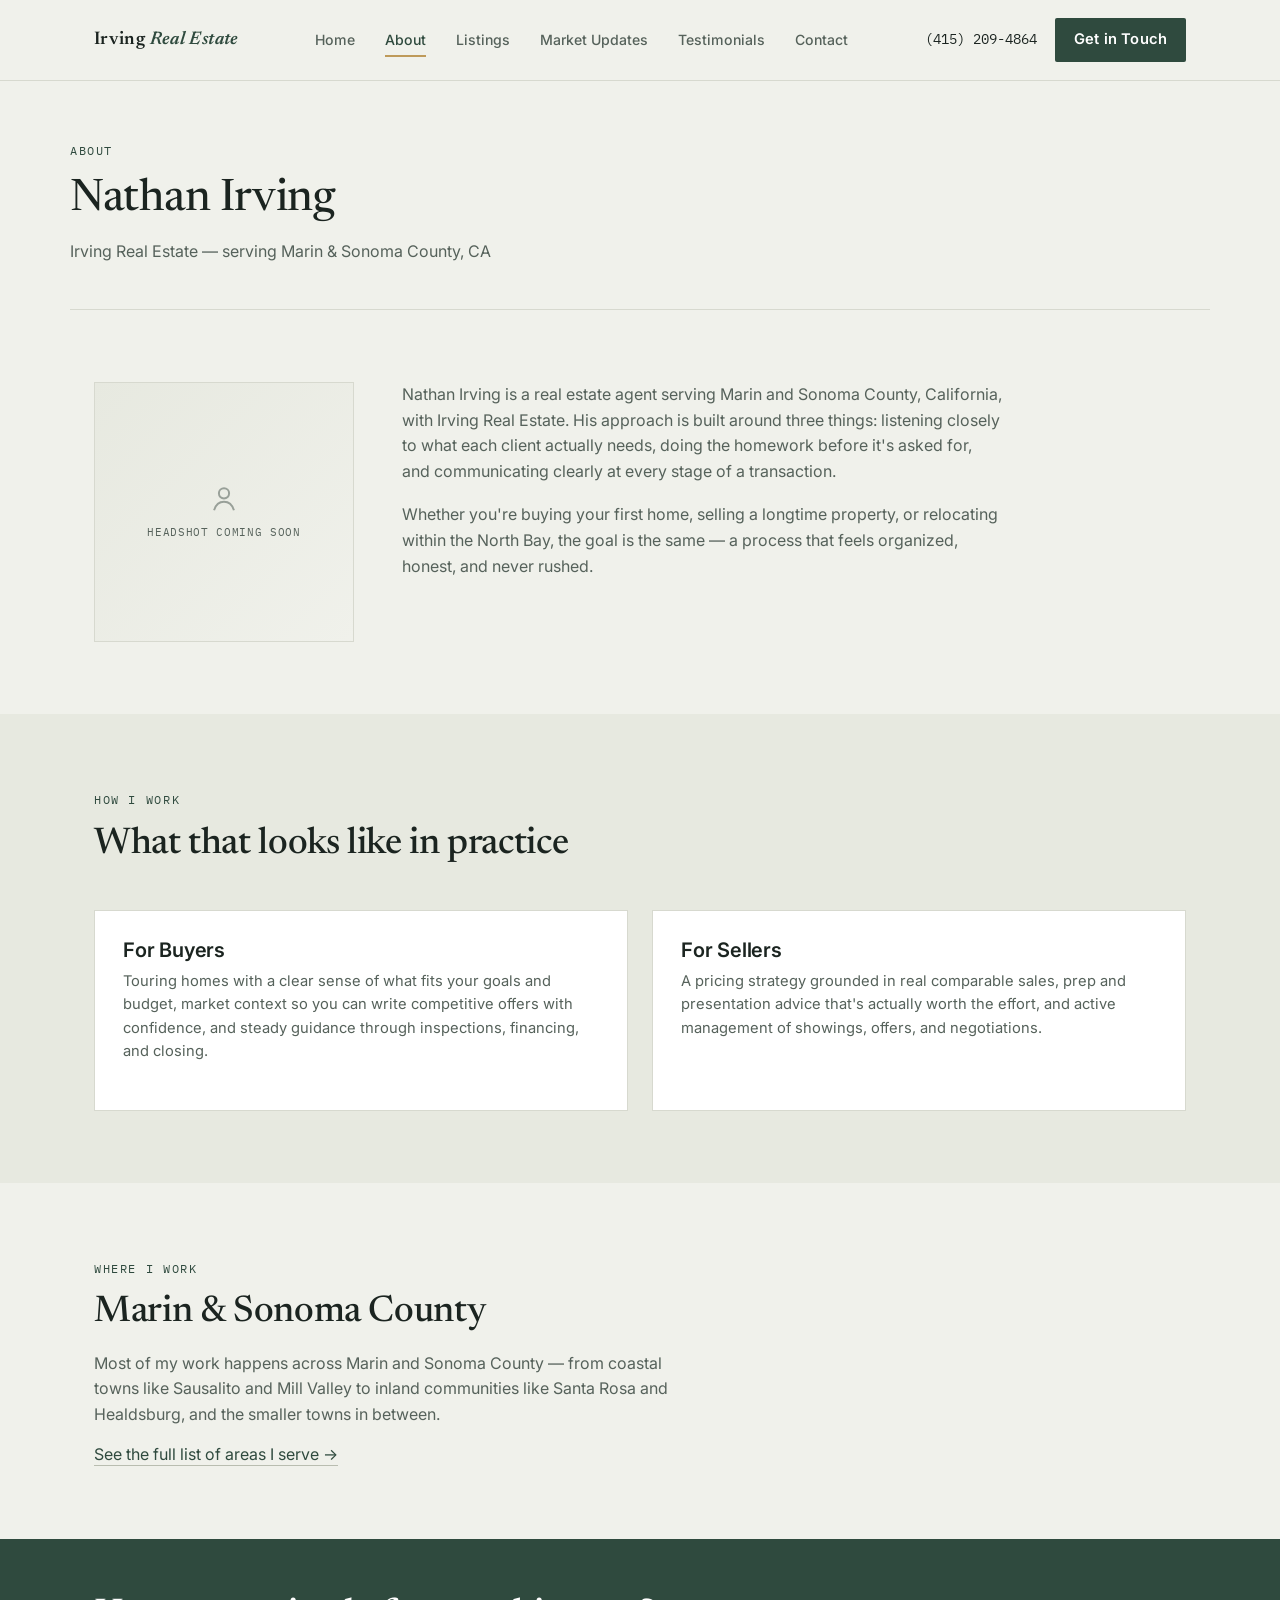
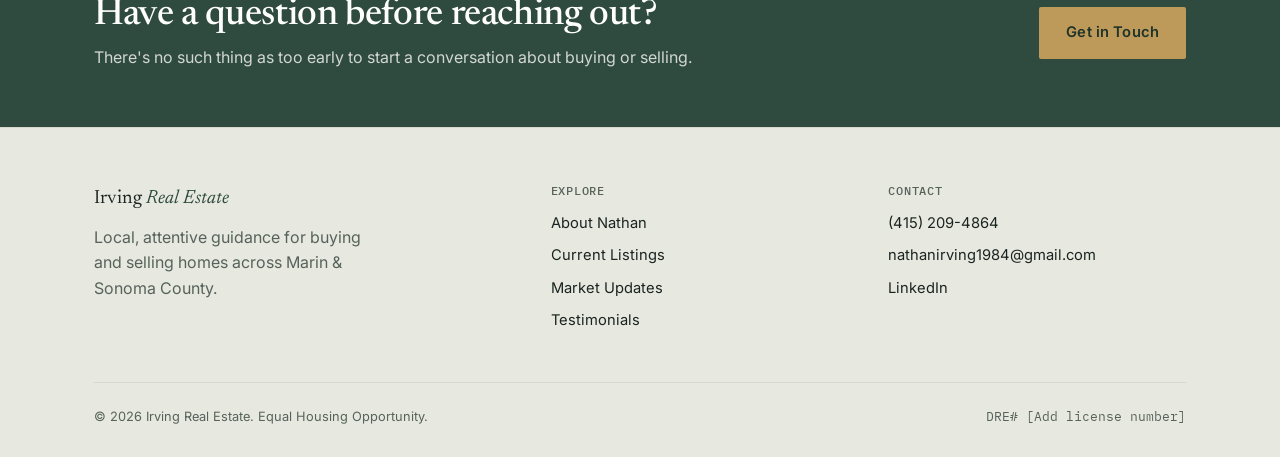
==== about.html @ 8313c063 "Create about.html" ====
<!doctype html>
<html lang="en">
<head>
  <meta charset="UTF-8">
  <meta name="viewport" content="width=device-width, initial-scale=1.0">
  <title>About Nathan Irving | Irving Real Estate</title>
  <meta name="description" content="Nathan Irving is a real estate agent serving Marin and Sonoma County, CA with Irving Real Estate.">
  <link rel="icon" href="images/favicon.svg" type="image/svg+xml">
  <link rel="preconnect" href="https://fonts.googleapis.com">
  <link rel="preconnect" href="https://fonts.gstatic.com" crossorigin>
  <link href="https://fonts.googleapis.com/css2?family=Newsreader:ital,opsz,wght@0,6..72,400;0,6..72,500;0,6..72,600;1,6..72,400;1,6..72,500&family=Inter:wght@400;500;600;700&family=IBM+Plex+Mono:wght@400;500&display=swap" rel="stylesheet">
  <link rel="stylesheet" href="css/styles.css">
</head>
<body>

  <header class="site-header">
    <nav class="nav">
      <a href="index.html" class="nav-brand">Irving <span>Real Estate</span></a>
      <button class="nav-toggle" aria-label="Toggle navigation menu" aria-expanded="false">
        <span></span><span></span><span></span>
      </button>
      <div class="nav-links">
        <a href="index.html">Home</a>
        <a href="about.html" aria-current="page">About</a>
        <a href="listings.html">Listings</a>
        <a href="market-updates.html">Market Updates</a>
        <a href="testimonials.html">Testimonials</a>
        <a href="contact.html">Contact</a>
      </div>
      <div class="nav-contact">
        <span class="nav-phone">(415) 209-4864</span>
        <a href="contact.html" class="btn btn--primary" style="padding:9px 18px;">Get in Touch</a>
      </div>
    </nav>
  </header>

  <main>
    <div class="page-banner container">
      <span class="eyebrow">About</span>
      <h1>Nathan Irving</h1>
      <p>Irving Real Estate — serving Marin &amp; Sonoma County, CA</p>
    </div>

    <section class="section">
      <div class="container bio-split">
        <div class="photo-placeholder" style="aspect-ratio:1; border:1px solid var(--color-line);">
          <svg viewBox="0 0 24 24" fill="none" stroke="currentColor" stroke-width="1.4" style="width:34px;height:34px;">
            <circle cx="12" cy="8" r="3.6"/>
            <path d="M5 20c1.2-4 4-6 7-6s5.8 2 7 6"/>
          </svg>
          <span>Headshot coming soon</span>
        </div>
        <div>
          <!-- EDIT: replace this bio with real background — years in the industry, previous career, what drew you to real estate, anything that makes your story specific. -->
          <p style="margin-bottom:18px; max-width:60ch;">Nathan Irving is a real estate agent serving Marin and Sonoma County, California, with Irving Real Estate. His approach is built around three things: listening closely to what each client actually needs, doing the homework before it's asked for, and communicating clearly at every stage of a transaction.</p>
          <p style="max-width:60ch;">Whether you're buying your first home, selling a longtime property, or relocating within the North Bay, the goal is the same — a process that feels organized, honest, and never rushed.</p>
        </div>
      </div>
    </section>

    <section class="section section--alt">
      <div class="container">
        <div class="section-head">
          <span class="eyebrow">How I Work</span>
          <h2>What that looks like in practice</h2>
        </div>
        <div class="intake-grid">
          <div class="intake-card">
            <h3>For Buyers</h3>
            <p>Touring homes with a clear sense of what fits your goals and budget, market context so you can write competitive offers with confidence, and steady guidance through inspections, financing, and closing.</p>
          </div>
          <div class="intake-card">
            <h3>For Sellers</h3>
            <p>A pricing strategy grounded in real comparable sales, prep and presentation advice that's actually worth the effort, and active management of showings, offers, and negotiations.</p>
          </div>
        </div>
      </div>
    </section>

    <section class="section">
      <div class="container">
        <div style="max-width:600px;">
          <span class="eyebrow">Where I Work</span>
          <h2 style="margin-bottom:16px;">Marin &amp; Sonoma County</h2>
          <p style="margin-bottom:14px;">Most of my work happens across Marin and Sonoma County — from coastal towns like Sausalito and Mill Valley to inland communities like Santa Rosa and Healdsburg, and the smaller towns in between.</p>
          <a href="contact.html" class="text-link">See the full list of areas I serve →</a>
        </div>
      </div>
    </section>

    <section class="cta-banner">
      <div class="container cta-banner-inner">
        <div>
          <h2 style="margin-bottom:8px;">Have a question before reaching out?</h2>
          <p>There's no such thing as too early to start a conversation about buying or selling.</p>
        </div>
        <div style="display:flex; gap:14px; flex-wrap:wrap;">
          <a href="contact.html" class="btn btn--accent">Get in Touch</a>
        </div>
      </div>
    </section>
  </main>

  <footer class="site-footer">
    <div class="container">
      <div class="footer-grid">
        <div>
          <div class="footer-brand">Irving <span>Real Estate</span></div>
          <p style="max-width:280px;">Local, attentive guidance for buying and selling homes across Marin &amp; Sonoma County.</p>
        </div>
        <div class="footer-col">
          <h4>Explore</h4>
          <a href="about.html">About Nathan</a>
          <a href="listings.html">Current Listings</a>
          <a href="market-updates.html">Market Updates</a>
          <a href="testimonials.html">Testimonials</a>
        </div>
        <div class="footer-col">
          <h4>Contact</h4>
          <a href="tel:+14152094864">(415) 209-4864</a>
          <a href="mailto:nathanirving1984@gmail.com">nathanirving1984@gmail.com</a>
          <a href="https://www.linkedin.com/in/nathan-irving-8bb08a265" target="_blank" rel="noopener">LinkedIn</a>
        </div>
      </div>
      <div class="footer-bottom">
        <span>&copy; <span data-current-year></span> Irving Real Estate. Equal Housing Opportunity.</span>
        <span class="license-note">DRE# [Add license number]</span>
      </div>
    </div>
  </footer>

  <script src="js/nav.js"></script>
</body>
</html>
---- css/styles.css ----
/* ============================================================
   IRVING REAL ESTATE — core stylesheet
   Design language: quiet, editorial, grounded in the fog-and-
   redwood landscape of Marin & Sonoma County rather than a
   generic "real estate" template look. A topographic contour
   line is the recurring signature motif (real estate = land).
   ============================================================ */

/* ---- Reset ---- */
*, *::before, *::after { box-sizing: border-box; }
html, body, h1, h2, h3, h4, p, figure, blockquote, dl, dd { margin: 0; }
html { scroll-behavior: smooth; }
body { min-height: 100vh; }
img, picture, svg { display: block; max-width: 100%; }
a { color: inherit; text-decoration: none; }
button { font: inherit; cursor: pointer; }
ul, ol { padding: 0; margin: 0; list-style: none; }

@media (prefers-reduced-motion: reduce) {
  html { scroll-behavior: auto; }
  *, *::before, *::after {
    animation-duration: 0.001ms !important;
    animation-iteration-count: 1 !important;
    transition-duration: 0.001ms !important;
    scroll-behavior: auto !important;
  }
}

/* ---- Design tokens ---- */
:root {
  --color-bg: #F0F1EB;
  --color-surface: #FFFFFF;
  --color-surface-alt: #E7E9E0;
  --color-ink: #1B2420;
  --color-ink-muted: #56625B;
  --color-primary: #2F4A3E;
  --color-primary-dark: #1E3329;
  --color-accent: #BE9A5A;
  --color-accent-soft: #E7DAC1;
  --color-line: #D7D9CF;
  --color-line-strong: #B9BDB0;
  --color-bg-rgb: 240, 241, 235;
  --font-display: 'Newsreader', Georgia, serif;
  --font-body: 'Inter', -apple-system, BlinkMacSystemFont, 'Segoe UI', sans-serif;
  --font-mono: 'IBM Plex Mono', 'SF Mono', Consolas, monospace;
  --container-w: 1140px;
  --container-pad: 24px;
  --radius: 2px;
}

/* ---- Base ---- */
body {
  background: var(--color-bg);
  color: var(--color-ink);
  font-family: var(--font-body);
  font-size: 16px;
  line-height: 1.6;
  -webkit-font-smoothing: antialiased;
}

h1, h2, h3, h4 {
  font-family: var(--font-display);
  font-weight: 500;
  line-height: 1.15;
  letter-spacing: -0.01em;
  color: var(--color-ink);
}

h1 { font-size: clamp(2.4rem, 5vw, 3.6rem); font-weight: 450; }
h2 { font-size: clamp(1.7rem, 3vw, 2.3rem); }
h3 { font-size: 1.25rem; font-weight: 600; font-family: var(--font-body); }

p { color: var(--color-ink-muted); max-width: 62ch; }

.italic { font-style: italic; }

a.text-link {
  color: var(--color-primary);
  border-bottom: 1px solid var(--color-line-strong);
  padding-bottom: 1px;
  transition: border-color 0.15s ease, color 0.15s ease;
}
a.text-link:hover { border-color: var(--color-primary); }

:focus-visible {
  outline: 2px solid var(--color-primary);
  outline-offset: 3px;
}

/* ---- Layout helpers ---- */
.container {
  width: 100%;
  max-width: var(--container-w);
  margin: 0 auto;
  padding: 0 var(--container-pad);
}

.section { padding: 72px 0; }
.section--tight { padding: 48px 0; }
.section--alt { background: var(--color-surface-alt); }

.eyebrow {
  font-family: var(--font-mono);
  font-size: 0.72rem;
  letter-spacing: 0.14em;
  text-transform: uppercase;
  color: var(--color-primary);
  display: inline-block;
  margin-bottom: 14px;
}

.section-head { max-width: 640px; margin-bottom: 44px; }
.section-head p { margin-top: 14px; }

/* ---- Contour line motif ---- */
.contour-divider {
  width: 100%;
  height: 28px;
  display: block;
  color: var(--color-line-strong);
  opacity: 0.9;
}

.contour-bg {
  position: absolute;
  inset: 0;
  width: 100%;
  height: 100%;
  z-index: 0;
  color: var(--color-primary);
  opacity: 0.16;
  pointer-events: none;
}

/* ---- Buttons ---- */
.btn {
  display: inline-flex;
  align-items: center;
  gap: 8px;
  padding: 13px 26px;
  font-family: var(--font-body);
  font-size: 0.92rem;
  font-weight: 600;
  letter-spacing: 0.01em;
  border-radius: var(--radius);
  border: 1px solid transparent;
  transition: transform 0.15s ease, background 0.15s ease, color 0.15s ease, border-color 0.15s ease;
  white-space: nowrap;
}
.btn:hover { transform: translateY(-1px); }
.btn--primary { background: var(--color-primary); color: #fff; }
.btn--primary:hover { background: var(--color-primary-dark); }
.btn--ghost { background: transparent; color: var(--color-ink); border-color: var(--color-line-strong); }
.btn--ghost:hover { border-color: var(--color-primary); color: var(--color-primary); }
.btn--accent { background: var(--color-accent); color: var(--color-primary-dark); }
.btn--accent:hover { background: #ab8849; }
.btn--block { width: 100%; justify-content: center; }

/* ---- Header / nav ---- */
.site-header {
  position: sticky;
  top: 0;
  z-index: 50;
  background: rgba(var(--color-bg-rgb), 0.92);
  backdrop-filter: blur(6px);
  border-bottom: 1px solid var(--color-line);
}

.nav {
  display: flex;
  align-items: center;
  justify-content: space-between;
  padding: 18px var(--container-pad);
  max-width: var(--container-w);
  margin: 0 auto;
}

.nav-brand { font-family: var(--font-display); font-size: 1.15rem; font-weight: 600; letter-spacing: 0.02em; }
.nav-brand span { color: var(--color-primary); font-style: italic; }

.nav-links { display: flex; align-items: center; gap: 30px; }
.nav-links a {
  font-size: 0.88rem;
  font-weight: 500;
  color: var(--color-ink-muted);
  transition: color 0.15s ease;
  position: relative;
}
.nav-links a:hover, .nav-links a[aria-current="page"] { color: var(--color-primary); }
.nav-links a[aria-current="page"]::after {
  content: "";
  position: absolute;
  left: 0; right: 0; bottom: -6px;
  height: 2px;
  background: var(--color-accent);
}

.nav-contact { display: flex; align-items: center; gap: 18px; }
.nav-phone { font-family: var(--font-mono); font-size: 0.85rem; color: var(--color-ink); }

.nav-toggle {
  display: none;
  background: none;
  border: none;
  flex-direction: column;
  gap: 5px;
  padding: 6px;
}
.nav-toggle span { width: 22px; height: 2px; background: var(--color-ink); display: block; }

@media (max-width: 860px) {
  .nav-links {
    position: fixed;
    top: 68px; left: 0; right: 0;
    background: var(--color-bg);
    border-bottom: 1px solid var(--color-line);
    flex-direction: column;
    align-items: flex-start;
    gap: 0;
    padding: 8px var(--container-pad) 18px;
    display: none;
  }
  .nav-links.is-open { display: flex; }
  .nav-links a { width: 100%; padding: 12px 0; border-bottom: 1px solid var(--color-line); }
  .nav-phone { display: none; }
  .nav-toggle { display: flex; }
}

/* ---- Hero ---- */
.hero {
  position: relative;
  overflow: hidden;
  padding: 90px 0 80px;
  border-bottom: 1px solid var(--color-line);
}
.hero-inner { position: relative; z-index: 1; max-width: 680px; }
.hero h1 { margin-bottom: 22px; }
.hero p.lede { font-size: 1.08rem; margin-bottom: 34px; }
.hero-actions { display: flex; gap: 14px; flex-wrap: wrap; }

.page-banner {
  padding: 56px 0 44px;
  border-bottom: 1px solid var(--color-line);
}
.page-banner h1 { font-size: clamp(2rem, 4vw, 2.8rem); }
.page-banner p { margin-top: 14px; }

/* ---- Value props triptych ---- */
.triptych {
  display: grid;
  grid-template-columns: repeat(3, 1fr);
  gap: 0;
  border-top: 1px solid var(--color-line);
}
.triptych-item { padding: 32px 30px; border-right: 1px solid var(--color-line); }
.triptych-item:last-child { border-right: none; }
.triptych-item h3 { margin-bottom: 10px; }
.triptych-item p { font-size: 0.95rem; }

@media (max-width: 760px) {
  .triptych { grid-template-columns: 1fr; }
  .triptych-item { border-right: none; border-bottom: 1px solid var(--color-line); }
}

/* ---- Cards ---- */
.card {
  background: var(--color-surface);
  border: 1px solid var(--color-line);
  display: flex;
  flex-direction: column;
  transition: border-color 0.15s ease, transform 0.15s ease;
}
.card:hover { border-color: var(--color-line-strong); }

.badge-sample {
  position: absolute;
  top: 14px; left: 14px;
  z-index: 2;
  background: var(--color-primary-dark);
  color: #fff;
  font-family: var(--font-mono);
  font-size: 0.65rem;
  letter-spacing: 0.08em;
  text-transform: uppercase;
  padding: 5px 9px;
}

.photo-placeholder {
  position: relative;
  width: 100%;
  aspect-ratio: 4 / 3;
  background: linear-gradient(135deg, var(--color-surface-alt) 0%, var(--color-bg) 100%);
  display: flex;
  align-items: center;
  justify-content: center;
  flex-direction: column;
  gap: 8px;
  color: var(--color-ink-muted);
  border-bottom: 1px solid var(--color-line);
}
.photo-placeholder svg { width: 34px; height: 34px; opacity: 0.55; }
.photo-placeholder span { font-family: var(--font-mono); font-size: 0.7rem; letter-spacing: 0.06em; text-transform: uppercase; }

.monogram {
  width: 220px;
  height: 220px;
  border-radius: 50%;
  background: var(--color-primary);
  color: #fff;
  font-family: var(--font-display);
  font-size: 3.4rem;
  font-style: italic;
  display: flex;
  align-items: center;
  justify-content: center;
  flex-shrink: 0;
}

/* ---- Listings grid ---- */
.listings-toolbar { display: flex; align-items: center; justify-content: space-between; flex-wrap: wrap; gap: 16px; margin-bottom: 32px; }
.filter-group { display: flex; gap: 8px; flex-wrap: wrap; }
.filter-btn {
  font-family: var(--font-mono);
  font-size: 0.74rem;
  letter-spacing: 0.05em;
  text-transform: uppercase;
  padding: 8px 14px;
  border: 1px solid var(--color-line-strong);
  background: transparent;
  color: var(--color-ink-muted);
  transition: all 0.15s ease;
}
.filter-btn.is-active, .filter-btn:hover { background: var(--color-primary); color: #fff; border-color: var(--color-primary); }

.listings-grid { display: grid; grid-template-columns: repeat(3, 1fr); gap: 28px; }
@media (max-width: 980px) { .listings-grid { grid-template-columns: repeat(2, 1fr); } }
@media (max-width: 640px) { .listings-grid { grid-template-columns: 1fr; } }

.listing-card { position: relative; }
.listing-card .status-tag {
  position: absolute;
  top: 14px; right: 14px;
  z-index: 2;
  font-family: var(--font-mono);
  font-size: 0.65rem;
  letter-spacing: 0.06em;
  text-transform: uppercase;
  padding: 5px 9px;
  background: var(--color-accent);
  color: var(--color-primary-dark);
}
.listing-card .status-tag.status-pending { background: #C8C2A9; }
.listing-card .status-tag.status-sold { background: var(--color-ink-muted); color: #fff; }

.listing-body { padding: 20px 22px 24px; display: flex; flex-direction: column; gap: 10px; flex: 1; }
.listing-price { font-family: var(--font-mono); font-size: 1.15rem; color: var(--color-primary-dark); font-weight: 600; }
.listing-address { font-size: 0.95rem; color: var(--color-ink); }
.listing-address .city { color: var(--color-ink-muted); }
.listing-specs { display: flex; gap: 16px; font-family: var(--font-mono); font-size: 0.78rem; color: var(--color-ink-muted); margin-top: 4px; }
.listing-card a.card-link { margin-top: auto; padding-top: 8px; font-size: 0.85rem; font-weight: 600; color: var(--color-primary); }

.empty-state { padding: 60px 20px; text-align: center; border: 1px dashed var(--color-line-strong); color: var(--color-ink-muted); font-family: var(--font-mono); font-size: 0.85rem; }

/* ---- Listing detail ---- */
.listing-detail-grid { display: grid; grid-template-columns: 1.3fr 1fr; gap: 48px; align-items: start; }
@media (max-width: 860px) { .listing-detail-grid { grid-template-columns: 1fr; } }

.gallery-main { aspect-ratio: 4 / 3; margin-bottom: 12px; }
.gallery-thumbs { display: flex; gap: 10px; flex-wrap: wrap; }
.gallery-thumbs button { width: 76px; height: 56px; border: 1px solid var(--color-line); background: var(--color-surface-alt); padding: 0; overflow: hidden; }
.gallery-thumbs img { width: 100%; height: 100%; object-fit: cover; }
.gallery-thumbs button.is-active { border-color: var(--color-primary); }

.spec-table { width: 100%; border-collapse: collapse; margin: 22px 0; }
.spec-table tr { border-bottom: 1px solid var(--color-line); }
.spec-table td { padding: 11px 0; font-size: 0.92rem; }
.spec-table td:first-child { color: var(--color-ink-muted); font-family: var(--font-mono); font-size: 0.78rem; text-transform: uppercase; letter-spacing: 0.04em; width: 40%; }

.detail-panel { border: 1px solid var(--color-line); padding: 28px; }
.back-link { display: inline-flex; align-items: center; gap: 6px; margin-bottom: 24px; font-size: 0.85rem; color: var(--color-ink-muted); }
.back-link:hover { color: var(--color-primary); }

/* ---- Testimonials ---- */
.testimonial-grid { display: grid; grid-template-columns: repeat(3, 1fr); gap: 28px; }
@media (max-width: 980px) { .testimonial-grid { grid-template-columns: 1fr 1fr; } }
@media (max-width: 640px) { .testimonial-grid { grid-template-columns: 1fr; } }

.testimonial-card { padding: 30px 26px; border: 1px solid var(--color-line); background: var(--color-surface); display: flex; flex-direction: column; gap: 16px; }
.testimonial-quote { font-family: var(--font-display); font-style: italic; font-size: 1.05rem; color: var(--color-ink); }
.testimonial-name { font-family: var(--font-mono); font-size: 0.75rem; text-transform: uppercase; letter-spacing: 0.05em; color: var(--color-ink-muted); margin-top: auto; }

/* ---- Market updates ---- */
.post-list { display: flex; flex-direction: column; }
.post-row { display: grid; grid-template-columns: 130px 1fr; gap: 28px; padding: 28px 0; border-bottom: 1px solid var(--color-line); }
.post-date { font-family: var(--font-mono); font-size: 0.78rem; color: var(--color-ink-muted); padding-top: 4px; }
.post-row h3 { margin-bottom: 8px; }
@media (max-width: 600px) { .post-row { grid-template-columns: 1fr; gap: 8px; } }

/* ---- Service areas ---- */
.areas-grid { display: grid; grid-template-columns: repeat(2, 1fr); gap: 36px; }
@media (max-width: 700px) { .areas-grid { grid-template-columns: 1fr; } }
.areas-col h3 { font-family: var(--font-mono); font-size: 0.8rem; text-transform: uppercase; letter-spacing: 0.06em; color: var(--color-primary); margin-bottom: 14px; font-weight: 600; }
.areas-col ul { display: flex; flex-wrap: wrap; gap: 10px 0; }
.areas-col li { width: 50%; font-size: 0.94rem; padding: 7px 0; border-bottom: 1px solid var(--color-line); }

/* ---- Forms ---- */
.form-grid { display: grid; gap: 18px; max-width: 560px; }
.form-row { display: flex; flex-direction: column; gap: 6px; }
.form-row label { font-family: var(--font-mono); font-size: 0.74rem; text-transform: uppercase; letter-spacing: 0.05em; color: var(--color-ink-muted); }
.form-row input, .form-row textarea { font: inherit; font-size: 0.95rem; padding: 12px 14px; border: 1px solid var(--color-line-strong); background: var(--color-surface); color: var(--color-ink); border-radius: var(--radius); }
.form-row input:focus, .form-row textarea:focus { outline: 2px solid var(--color-primary); outline-offset: 1px; }
.form-note { font-size: 0.82rem; color: var(--color-ink-muted); margin-top: 4px; }

.intake-grid { display: grid; grid-template-columns: 1fr 1fr; gap: 24px; }
@media (max-width: 700px) { .intake-grid { grid-template-columns: 1fr; } }
.intake-card { padding: 28px; border: 1px solid var(--color-line); background: var(--color-surface); }
.intake-card h3 { margin-bottom: 8px; }
.intake-card p { font-size: 0.92rem; margin-bottom: 18px; }

.contact-row { display: flex; flex-wrap: wrap; gap: 28px; margin: 28px 0 8px; }
.contact-row a { display: flex; align-items: center; gap: 10px; font-weight: 600; }
.contact-row svg { width: 18px; height: 18px; color: var(--color-primary); }

/* ---- CTA banner ---- */
.cta-banner { background: var(--color-primary); color: #fff; padding: 56px 0; }
.cta-banner h2 { color: #fff; }
.cta-banner p { color: rgba(255,255,255,0.78); }
.cta-banner-inner { display: flex; align-items: center; justify-content: space-between; gap: 30px; flex-wrap: wrap; }
.cta-banner .btn--ghost { border-color: rgba(255,255,255,0.45); color: #fff; }
.cta-banner .btn--ghost:hover { border-color: #fff; background: rgba(255,255,255,0.08); }

/* ---- Footer ---- */
.site-footer { border-top: 1px solid var(--color-line); padding: 56px 0 30px; background: var(--color-surface-alt); }
.footer-grid { display: grid; grid-template-columns: 1.4fr 1fr 1fr; gap: 40px; margin-bottom: 40px; }
@media (max-width: 760px) { .footer-grid { grid-template-columns: 1fr; gap: 28px; } }
.footer-brand { font-family: var(--font-display); font-size: 1.2rem; margin-bottom: 10px; }
.footer-brand span { color: var(--color-primary); font-style: italic; }
.footer-col h4 { font-family: var(--font-mono); font-size: 0.75rem; text-transform: uppercase; letter-spacing: 0.06em; color: var(--color-ink-muted); margin-bottom: 14px; }
.footer-col li, .footer-col a { font-size: 0.92rem; margin-bottom: 9px; display: block; }
.footer-col a:hover { color: var(--color-primary); }
.footer-bottom { display: flex; justify-content: space-between; flex-wrap: wrap; gap: 12px; padding-top: 24px; border-top: 1px solid var(--color-line); font-size: 0.8rem; color: var(--color-ink-muted); }
.footer-bottom .license-note { font-family: var(--font-mono); }

/* ---- Responsive two-column layouts ---- */
.about-split { display: grid; grid-template-columns: 220px 1fr; gap: 40px; align-items: center; }
.bio-split { display: grid; grid-template-columns: 260px 1fr; gap: 48px; align-items: start; }
.contact-split { display: grid; grid-template-columns: 1fr 1fr; gap: 56px; }
@media (max-width: 700px) {
  .about-split, .bio-split, .contact-split { grid-template-columns: 1fr; gap: 24px; }
  .about-split .monogram { justify-self: center; }
}

/* ---- Misc ---- */
.mt-0 { margin-top: 0; }
.text-center { text-align: center; }
.visually-hidden { position: absolute; width: 1px; height: 1px; overflow: hidden; clip: rect(0,0,0,0); white-space: nowrap; }
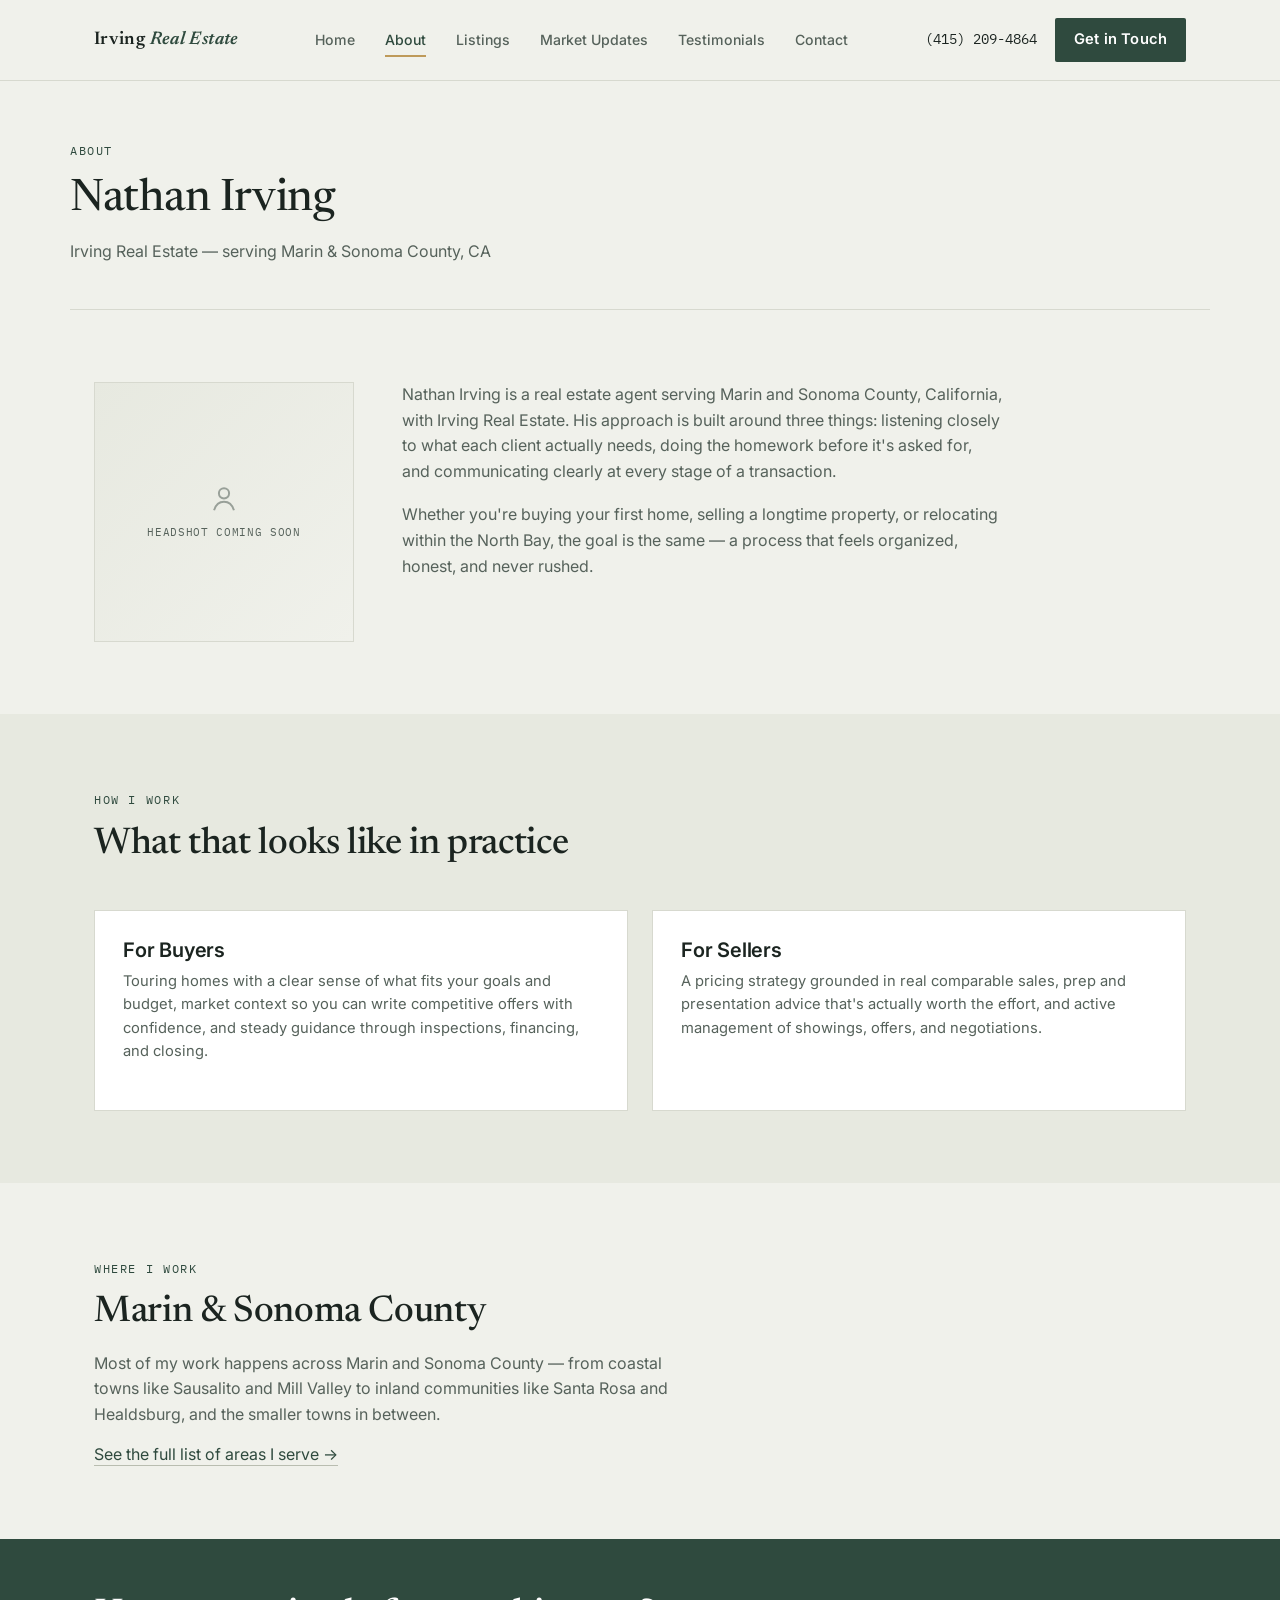
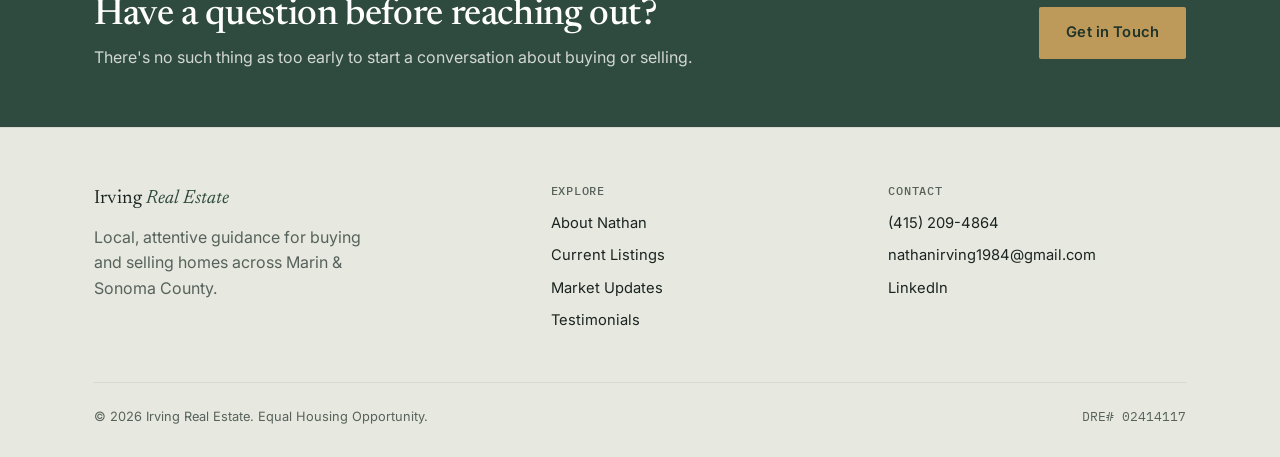
==== commit 57da1801: "Update about.html" ====
--- a/about.html
+++ b/about.html
@@ -124,7 +124,7 @@
       </div>
       <div class="footer-bottom">
         <span>&copy; <span data-current-year></span> Irving Real Estate. Equal Housing Opportunity.</span>
-        <span class="license-note">DRE# [Add license number]</span>
+        <span class="license-note">DRE# 02414117 </span>
       </div>
     </div>
   </footer>
